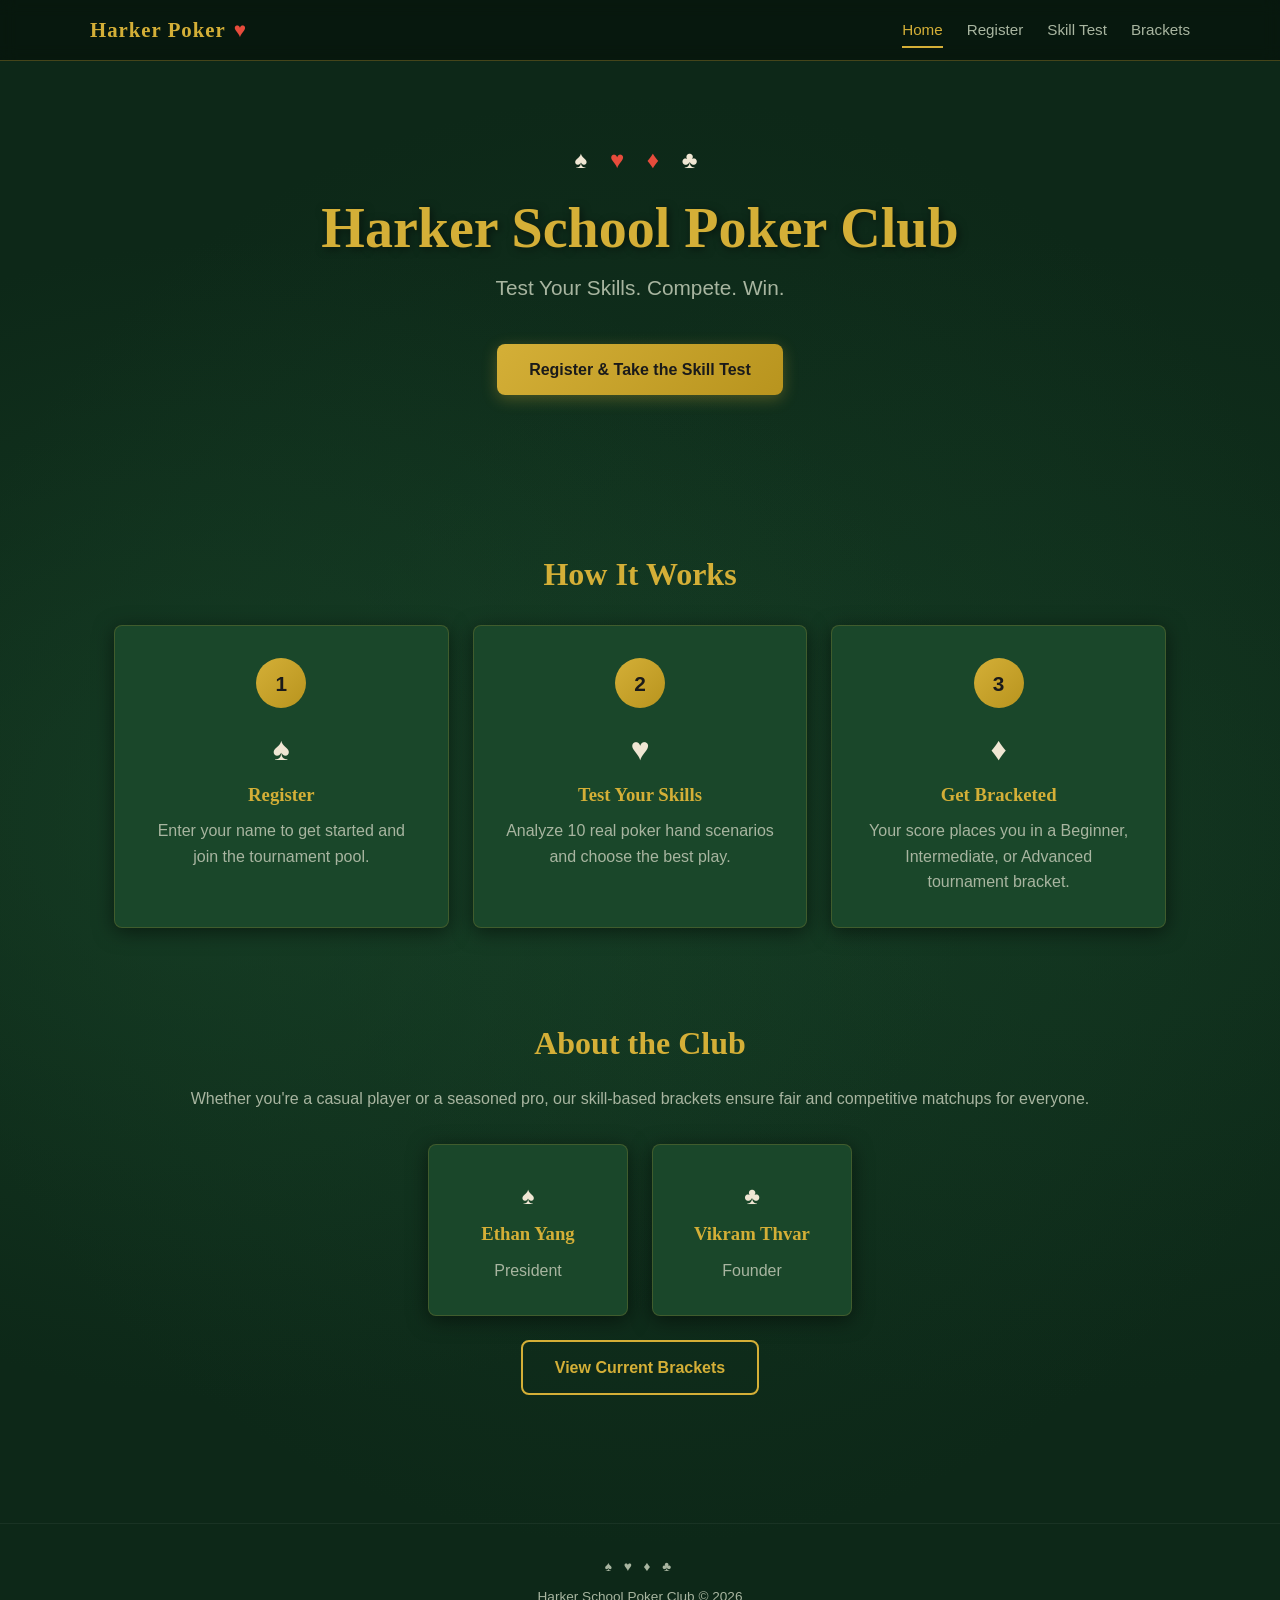
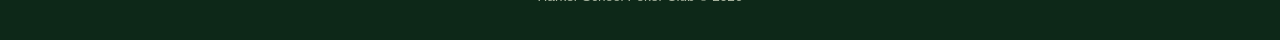
==== index.html @ f199fca2 "Rename to Harker School Poker Club and add leadership - Updated club name to "Harker School Poker Cl" ====
<!DOCTYPE html>
<html lang="en">
<head>
  <meta charset="UTF-8">
  <meta name="viewport" content="width=device-width, initial-scale=1.0">
  <title>Harker School Poker Club</title>
  <link rel="stylesheet" href="css/styles.css">
</head>
<body>

  <nav class="navbar">
    <div class="navbar-inner">
      <div class="navbar-brand">Harker Poker <span class="suit">&hearts;</span></div>
      <ul class="navbar-links">
        <li><a href="index.html">Home</a></li>
        <li><a href="register.html">Register</a></li>
        <li><a href="skill-test.html">Skill Test</a></li>
        <li><a href="brackets.html">Brackets</a></li>
      </ul>
      <div class="navbar-player"></div>
    </div>
  </nav>

  <section class="hero">
    <div class="suits-decoration">
      <span class="suit-black">&spades;</span>
      <span class="suit-red">&hearts;</span>
      <span class="suit-red">&diams;</span>
      <span class="suit-black">&clubs;</span>
    </div>
    <h1>Harker School Poker Club</h1>
    <p class="tagline">Test Your Skills. Compete. Win.</p>
    <a href="register.html" class="btn btn-primary">Register &amp; Take the Skill Test</a>
  </section>

  <div class="container">
    <section class="how-it-works">
      <h2>How It Works</h2>
      <div class="steps-grid">
        <div class="card step-card">
          <div class="step-number">1</div>
          <div class="step-icon">&spades;</div>
          <h3>Register</h3>
          <p>Enter your name to get started and join the tournament pool.</p>
        </div>
        <div class="card step-card">
          <div class="step-number">2</div>
          <div class="step-icon">&hearts;</div>
          <h3>Test Your Skills</h3>
          <p>Analyze 10 real poker hand scenarios and choose the best play.</p>
        </div>
        <div class="card step-card">
          <div class="step-number">3</div>
          <div class="step-icon">&diams;</div>
          <h3>Get Bracketed</h3>
          <p>Your score places you in a Beginner, Intermediate, or Advanced tournament bracket.</p>
        </div>
      </div>
    </section>

    <section class="section">
      <h2>About the Club</h2>
      <p class="section-subtitle">Whether you're a casual player or a seasoned pro, our skill-based brackets ensure fair and competitive matchups for everyone.</p>
      <div style="display:flex; justify-content:center; gap:1.5rem; flex-wrap:wrap; margin-top:1.5rem;">
        <div class="card" style="text-align:center; min-width:200px;">
          <div style="font-size:1.5rem; margin-bottom:0.5rem;">&spades;</div>
          <h3>Ethan Yang</h3>
          <p>President</p>
        </div>
        <div class="card" style="text-align:center; min-width:200px;">
          <div style="font-size:1.5rem; margin-bottom:0.5rem;">&clubs;</div>
          <h3>Vikram Thvar</h3>
          <p>Founder</p>
        </div>
      </div>
      <div style="text-align: center; margin-top: 1.5rem;">
        <a href="brackets.html" class="btn btn-secondary">View Current Brackets</a>
      </div>
    </section>
  </div>

  <footer class="footer">
    <div class="suits">&spades; &hearts; &diams; &clubs;</div>
    <p>Harker School Poker Club &copy; 2026</p>
  </footer>

  <script src="js/storage.js"></script>
  <script src="js/nav.js"></script>
</body>
</html>
---- css/styles.css ----
/* ===== CSS Variables ===== */
:root {
  --bg-primary: #0d2818;
  --bg-secondary: #1a472a;
  --bg-card: #1e5233;
  --gold: #d4af37;
  --gold-light: #f0d060;
  --red: #c0392b;
  --red-suit: #e74c3c;
  --text-primary: #f0e6d3;
  --text-secondary: #a8b5a0;
  --card-white: #fafafa;
  --shadow: rgba(0, 0, 0, 0.5);
  --radius: 8px;
  --max-width: 1100px;
}

/* ===== Reset ===== */
*, *::before, *::after {
  box-sizing: border-box;
  margin: 0;
  padding: 0;
}

/* ===== Base ===== */
body {
  font-family: -apple-system, BlinkMacSystemFont, "Segoe UI", Roboto, sans-serif;
  background-color: var(--bg-primary);
  background-image:
    radial-gradient(ellipse at 20% 50%, rgba(26, 71, 42, 0.6) 0%, transparent 50%),
    radial-gradient(ellipse at 80% 50%, rgba(26, 71, 42, 0.4) 0%, transparent 50%),
    radial-gradient(circle at 50% 50%, rgba(30, 82, 51, 0.3) 0%, transparent 70%);
  color: var(--text-primary);
  line-height: 1.6;
  min-height: 100vh;
}

h1, h2, h3, h4 {
  font-family: Georgia, "Times New Roman", serif;
  color: var(--gold);
  line-height: 1.2;
}

a {
  color: var(--gold);
  text-decoration: none;
  transition: color 0.2s;
}

a:hover {
  color: var(--gold-light);
}

/* ===== Navigation ===== */
.navbar {
  background: rgba(0, 0, 0, 0.4);
  backdrop-filter: blur(8px);
  border-bottom: 1px solid rgba(212, 175, 55, 0.3);
  padding: 0 1.5rem;
  position: sticky;
  top: 0;
  z-index: 100;
}

.navbar-inner {
  max-width: var(--max-width);
  margin: 0 auto;
  display: flex;
  align-items: center;
  justify-content: space-between;
  height: 60px;
}

.navbar-brand {
  font-family: Georgia, serif;
  font-size: 1.3rem;
  color: var(--gold);
  font-weight: bold;
  letter-spacing: 1px;
}

.navbar-brand .suit {
  color: var(--red-suit);
  margin: 0 2px;
}

.navbar-links {
  display: flex;
  gap: 1.5rem;
  list-style: none;
}

.navbar-links a {
  color: var(--text-secondary);
  font-size: 0.95rem;
  padding: 0.5rem 0;
  border-bottom: 2px solid transparent;
  transition: color 0.2s, border-color 0.2s;
}

.navbar-links a:hover,
.navbar-links a.active {
  color: var(--gold);
  border-bottom-color: var(--gold);
}

.navbar-player {
  font-size: 0.85rem;
  color: var(--text-secondary);
}

.navbar-player strong {
  color: var(--gold);
}

/* ===== Container ===== */
.container {
  max-width: var(--max-width);
  margin: 0 auto;
  padding: 2rem 1.5rem;
}

/* ===== Hero ===== */
.hero {
  text-align: center;
  padding: 5rem 1.5rem;
}

.hero h1 {
  font-size: 3.5rem;
  margin-bottom: 0.5rem;
  text-shadow: 2px 2px 8px rgba(0, 0, 0, 0.5);
}

.hero .suits-decoration {
  font-size: 1.5rem;
  margin-bottom: 1rem;
  letter-spacing: 8px;
}

.hero .suit-black { color: var(--text-primary); }
.hero .suit-red { color: var(--red-suit); }

.hero .tagline {
  font-size: 1.3rem;
  color: var(--text-secondary);
  margin-bottom: 2.5rem;
}

/* ===== Buttons ===== */
.btn {
  display: inline-block;
  padding: 0.8rem 2rem;
  border: none;
  border-radius: var(--radius);
  font-size: 1rem;
  font-weight: 600;
  cursor: pointer;
  transition: all 0.2s;
  text-align: center;
}

.btn-primary {
  background: linear-gradient(135deg, var(--gold), #b8941e);
  color: #1a1a1a;
  box-shadow: 0 4px 15px rgba(212, 175, 55, 0.3);
}

.btn-primary:hover {
  background: linear-gradient(135deg, var(--gold-light), var(--gold));
  box-shadow: 0 4px 20px rgba(212, 175, 55, 0.5);
  transform: translateY(-1px);
  color: #1a1a1a;
}

.btn-secondary {
  background: transparent;
  color: var(--gold);
  border: 2px solid var(--gold);
}

.btn-secondary:hover {
  background: rgba(212, 175, 55, 0.1);
}

.btn-danger {
  background: var(--red);
  color: white;
}

.btn-danger:hover {
  background: #a93226;
}

.btn:disabled {
  opacity: 0.5;
  cursor: not-allowed;
  transform: none;
}

/* ===== Cards ===== */
.card {
  background: var(--bg-secondary);
  border: 1px solid rgba(212, 175, 55, 0.2);
  border-radius: var(--radius);
  padding: 2rem;
  box-shadow: 0 4px 20px var(--shadow);
  transition: transform 0.2s, box-shadow 0.2s;
}

.card:hover {
  transform: translateY(-2px);
  box-shadow: 0 6px 25px var(--shadow);
}

.card h3 {
  margin-bottom: 0.75rem;
}

.card p {
  color: var(--text-secondary);
}

/* ===== How It Works Grid ===== */
.how-it-works {
  padding: 3rem 0;
}

.how-it-works h2 {
  text-align: center;
  font-size: 2rem;
  margin-bottom: 2rem;
}

.steps-grid {
  display: grid;
  grid-template-columns: repeat(3, 1fr);
  gap: 1.5rem;
}

.step-card {
  text-align: center;
  position: relative;
}

.step-number {
  display: inline-flex;
  align-items: center;
  justify-content: center;
  width: 50px;
  height: 50px;
  border-radius: 50%;
  background: linear-gradient(135deg, var(--gold), #b8941e);
  color: #1a1a1a;
  font-size: 1.3rem;
  font-weight: bold;
  margin-bottom: 1rem;
}

.step-icon {
  font-size: 2rem;
  margin-bottom: 0.5rem;
}

/* ===== Section ===== */
.section {
  padding: 3rem 0;
}

.section h2 {
  text-align: center;
  font-size: 2rem;
  margin-bottom: 1.5rem;
}

.section-subtitle {
  text-align: center;
  color: var(--text-secondary);
  margin-bottom: 2rem;
}

/* ===== Forms ===== */
.form-group {
  margin-bottom: 1.5rem;
}

.form-group label {
  display: block;
  margin-bottom: 0.5rem;
  color: var(--gold);
  font-weight: 600;
}

.form-input {
  width: 100%;
  padding: 0.8rem 1rem;
  background: rgba(0, 0, 0, 0.3);
  border: 2px solid rgba(212, 175, 55, 0.3);
  border-radius: var(--radius);
  color: var(--text-primary);
  font-size: 1rem;
  transition: border-color 0.2s;
}

.form-input:focus {
  outline: none;
  border-color: var(--gold);
}

.form-input::placeholder {
  color: var(--text-secondary);
}

.form-error {
  color: var(--red-suit);
  font-size: 0.85rem;
  margin-top: 0.3rem;
  display: none;
}

.form-error.visible {
  display: block;
}

/* ===== Register Card ===== */
.register-wrapper {
  max-width: 500px;
  margin: 3rem auto;
}

/* ===== Skill Test ===== */
.progress-bar-container {
  background: rgba(0, 0, 0, 0.3);
  border-radius: 20px;
  height: 12px;
  margin-bottom: 0.5rem;
  overflow: hidden;
}

.progress-bar {
  height: 100%;
  background: linear-gradient(90deg, var(--gold), var(--gold-light));
  border-radius: 20px;
  transition: width 0.4s ease;
}

.progress-text {
  text-align: center;
  font-size: 0.9rem;
  color: var(--text-secondary);
  margin-bottom: 2rem;
}

.scenario-card {
  max-width: 700px;
  margin: 0 auto;
}

.scenario-header {
  display: flex;
  align-items: center;
  gap: 0.75rem;
  margin-bottom: 1.5rem;
}

.scenario-badge {
  background: var(--gold);
  color: #1a1a1a;
  font-size: 0.8rem;
  font-weight: bold;
  padding: 0.3rem 0.8rem;
  border-radius: 20px;
  white-space: nowrap;
}

.scenario-title {
  font-size: 1.2rem;
  color: var(--gold);
}

.scenario-situation {
  background: rgba(0, 0, 0, 0.25);
  border-left: 3px solid var(--gold);
  padding: 1rem 1.25rem;
  margin-bottom: 1.5rem;
  border-radius: 0 var(--radius) var(--radius) 0;
  line-height: 1.7;
}

.hand-info {
  display: flex;
  gap: 1.5rem;
  flex-wrap: wrap;
  margin-bottom: 1.5rem;
}

.hand-info-item {
  background: rgba(0, 0, 0, 0.2);
  padding: 0.5rem 1rem;
  border-radius: var(--radius);
  font-size: 0.9rem;
}

.hand-info-item strong {
  color: var(--gold);
  display: block;
  font-size: 0.75rem;
  text-transform: uppercase;
  letter-spacing: 1px;
  margin-bottom: 0.2rem;
}

.hand-info-item .cards {
  font-size: 1.1rem;
  letter-spacing: 2px;
}

.options-list {
  display: flex;
  flex-direction: column;
  gap: 0.75rem;
  margin-bottom: 1.5rem;
}

.option-btn {
  display: block;
  width: 100%;
  text-align: left;
  padding: 1rem 1.25rem;
  background: rgba(0, 0, 0, 0.2);
  border: 2px solid rgba(255, 255, 255, 0.1);
  border-radius: var(--radius);
  color: var(--text-primary);
  font-size: 0.95rem;
  cursor: pointer;
  transition: all 0.2s;
}

.option-btn:hover:not(.selected):not(.correct):not(.wrong):not(.missed) {
  border-color: var(--gold);
  background: rgba(212, 175, 55, 0.1);
}

.option-btn.selected {
  border-color: var(--gold);
  background: rgba(212, 175, 55, 0.15);
}

.option-btn.correct {
  border-color: #27ae60;
  background: rgba(39, 174, 96, 0.15);
}

.option-btn.wrong {
  border-color: var(--red-suit);
  background: rgba(231, 76, 60, 0.15);
}

.option-btn.missed {
  border-color: rgba(39, 174, 96, 0.4);
  background: rgba(39, 174, 96, 0.05);
}

.option-label {
  font-weight: 600;
  color: var(--gold);
  margin-right: 0.5rem;
}

.explanation-box {
  background: rgba(0, 0, 0, 0.3);
  border: 1px solid rgba(212, 175, 55, 0.3);
  border-radius: var(--radius);
  padding: 1rem 1.25rem;
  margin-bottom: 1.5rem;
  display: none;
}

.explanation-box.visible {
  display: block;
}

.explanation-box h4 {
  font-size: 0.9rem;
  margin-bottom: 0.5rem;
}

.explanation-box p {
  color: var(--text-secondary);
  font-size: 0.9rem;
}

.points-earned {
  display: inline-block;
  padding: 0.2rem 0.6rem;
  border-radius: 12px;
  font-size: 0.8rem;
  font-weight: bold;
  margin-left: 0.5rem;
}

.points-earned.high { background: rgba(39, 174, 96, 0.3); color: #2ecc71; }
.points-earned.mid { background: rgba(241, 196, 15, 0.3); color: #f1c40f; }
.points-earned.low { background: rgba(231, 76, 60, 0.3); color: #e74c3c; }

.scenario-actions {
  text-align: center;
}

/* ===== Results ===== */
.results-card {
  max-width: 500px;
  margin: 2rem auto;
  text-align: center;
}

.results-card h2 {
  margin-bottom: 1rem;
}

.score-display {
  font-size: 3rem;
  font-weight: bold;
  color: var(--gold);
  margin-bottom: 0.5rem;
}

.score-display span {
  font-size: 1.5rem;
  color: var(--text-secondary);
}

.bracket-result {
  font-size: 1.5rem;
  font-family: Georgia, serif;
  margin: 1rem 0 2rem;
  padding: 0.75rem 1.5rem;
  border-radius: var(--radius);
  display: inline-block;
}

.bracket-result.beginner {
  background: rgba(52, 152, 219, 0.2);
  color: #5dade2;
  border: 2px solid rgba(52, 152, 219, 0.4);
}

.bracket-result.intermediate {
  background: rgba(241, 196, 15, 0.2);
  color: #f1c40f;
  border: 2px solid rgba(241, 196, 15, 0.4);
}

.bracket-result.advanced {
  background: rgba(231, 76, 60, 0.2);
  color: #e74c3c;
  border: 2px solid rgba(231, 76, 60, 0.4);
}

.results-actions {
  display: flex;
  gap: 1rem;
  justify-content: center;
  flex-wrap: wrap;
}

/* ===== Brackets Page ===== */
.brackets-grid {
  display: grid;
  grid-template-columns: repeat(3, 1fr);
  gap: 1.5rem;
  margin-top: 2rem;
}

.bracket-column {
  background: var(--bg-secondary);
  border: 1px solid rgba(212, 175, 55, 0.2);
  border-radius: var(--radius);
  padding: 1.5rem;
  min-height: 300px;
}

.bracket-column h3 {
  text-align: center;
  margin-bottom: 0.5rem;
  font-size: 1.3rem;
}

.bracket-column.beginner h3 { color: #5dade2; }
.bracket-column.intermediate h3 { color: #f1c40f; }
.bracket-column.advanced h3 { color: #e74c3c; }

.bracket-count {
  text-align: center;
  font-size: 0.85rem;
  color: var(--text-secondary);
  margin-bottom: 1.5rem;
}

.bracket-empty {
  text-align: center;
  color: var(--text-secondary);
  font-style: italic;
  padding: 2rem 0;
}

/* Bracket matchups */
.bracket-round {
  margin-bottom: 1.5rem;
}

.round-label {
  font-size: 0.75rem;
  text-transform: uppercase;
  letter-spacing: 1px;
  color: var(--text-secondary);
  text-align: center;
  margin-bottom: 0.75rem;
}

.matchup {
  background: rgba(0, 0, 0, 0.2);
  border: 1px solid rgba(255, 255, 255, 0.1);
  border-radius: var(--radius);
  margin-bottom: 0.5rem;
  overflow: hidden;
}

.matchup-player {
  padding: 0.5rem 0.75rem;
  font-size: 0.85rem;
  display: flex;
  justify-content: space-between;
  align-items: center;
}

.matchup-player:first-child {
  border-bottom: 1px solid rgba(255, 255, 255, 0.05);
}

.matchup-player .seed {
  color: var(--text-secondary);
  font-size: 0.75rem;
  margin-right: 0.5rem;
}

.matchup-player .name {
  flex: 1;
}

.matchup-player .score {
  color: var(--gold);
  font-size: 0.8rem;
}

.matchup-player.bye {
  color: var(--text-secondary);
  font-style: italic;
}

/* Player list (when not enough for brackets) */
.player-list {
  list-style: none;
}

.player-list li {
  padding: 0.6rem 0.75rem;
  display: flex;
  justify-content: space-between;
  border-bottom: 1px solid rgba(255, 255, 255, 0.05);
  font-size: 0.9rem;
}

.player-list li:last-child {
  border-bottom: none;
}

.player-list .player-score {
  color: var(--gold);
  font-size: 0.85rem;
}

/* Admin section */
.admin-section {
  margin-top: 3rem;
  padding-top: 2rem;
  border-top: 1px solid rgba(255, 255, 255, 0.1);
  text-align: center;
}

.admin-section p {
  color: var(--text-secondary);
  font-size: 0.85rem;
  margin-bottom: 1rem;
}

/* ===== Footer ===== */
.footer {
  text-align: center;
  padding: 2rem 1.5rem;
  color: var(--text-secondary);
  font-size: 0.85rem;
  border-top: 1px solid rgba(255, 255, 255, 0.05);
  margin-top: 3rem;
}

.footer .suits {
  letter-spacing: 4px;
  margin-bottom: 0.5rem;
}

/* ===== Responsive ===== */
@media (max-width: 768px) {
  .hero h1 {
    font-size: 2.5rem;
  }

  .steps-grid {
    grid-template-columns: 1fr;
    gap: 1rem;
  }

  .brackets-grid {
    grid-template-columns: 1fr;
  }

  .navbar-links {
    gap: 1rem;
  }

  .navbar-links a {
    font-size: 0.85rem;
  }

  .hand-info {
    flex-direction: column;
    gap: 0.75rem;
  }
}

@media (max-width: 480px) {
  .hero h1 {
    font-size: 2rem;
  }

  .hero .tagline {
    font-size: 1.1rem;
  }

  .navbar-inner {
    flex-wrap: wrap;
    height: auto;
    padding: 0.75rem 0;
    gap: 0.5rem;
  }

  .navbar-links {
    gap: 0.75rem;
  }

  .container {
    padding: 1.5rem 1rem;
  }
}
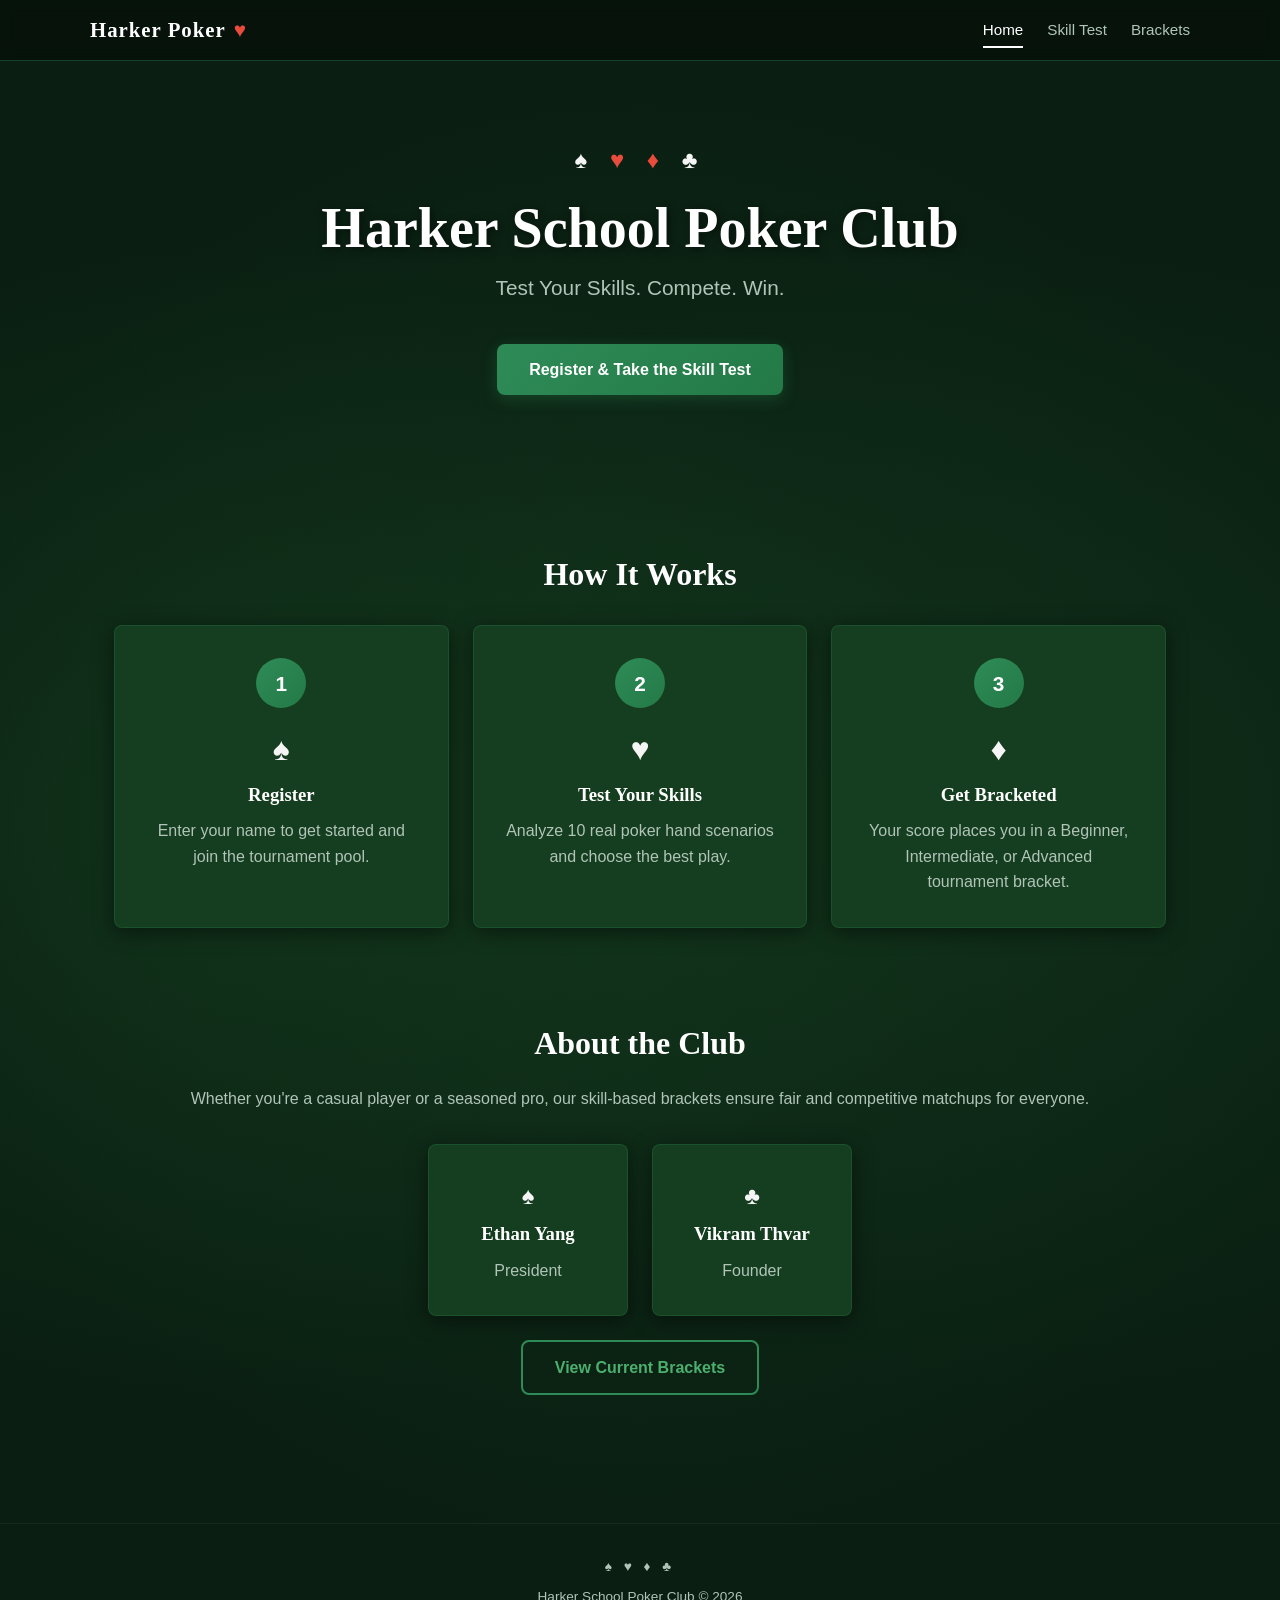
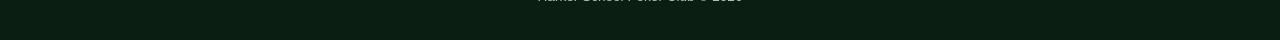
==== commit a5bcaab5: "Remove redundant Register tab from navbar Co-Authored-By: Claude Opus 4.6 <noreply@anthropic.com>" ====
--- a/index.html
+++ b/index.html
@@ -13,7 +13,6 @@
       <div class="navbar-brand">Harker Poker <span class="suit">&hearts;</span></div>
       <ul class="navbar-links">
         <li><a href="index.html">Home</a></li>
-        <li><a href="register.html">Register</a></li>
         <li><a href="skill-test.html">Skill Test</a></li>
         <li><a href="brackets.html">Brackets</a></li>
       </ul>
--- a/css/styles.css
+++ b/css/styles.css
@@ -1,14 +1,16 @@
-/* ===== CSS Variables ===== */
+/* ===== CSS Variables (Harker School Theme) ===== */
 :root {
-  --bg-primary: #0d2818;
-  --bg-secondary: #1a472a;
-  --bg-card: #1e5233;
-  --gold: #d4af37;
-  --gold-light: #f0d060;
+  --bg-primary: #0a1f12;
+  --bg-secondary: #153d1f;
+  --bg-card: #1b4d28;
+  --gold: #ffffff;
+  --gold-light: #d4e8da;
+  --accent: #2e8b57;
+  --accent-light: #4caf6e;
   --red: #c0392b;
   --red-suit: #e74c3c;
-  --text-primary: #f0e6d3;
-  --text-secondary: #a8b5a0;
+  --text-primary: #f5f5f5;
+  --text-secondary: #b0c4b8;
   --card-white: #fafafa;
   --shadow: rgba(0, 0, 0, 0.5);
   --radius: 8px;
@@ -27,9 +29,9 @@
   font-family: -apple-system, BlinkMacSystemFont, "Segoe UI", Roboto, sans-serif;
   background-color: var(--bg-primary);
   background-image:
-    radial-gradient(ellipse at 20% 50%, rgba(26, 71, 42, 0.6) 0%, transparent 50%),
-    radial-gradient(ellipse at 80% 50%, rgba(26, 71, 42, 0.4) 0%, transparent 50%),
-    radial-gradient(circle at 50% 50%, rgba(30, 82, 51, 0.3) 0%, transparent 70%);
+    radial-gradient(ellipse at 20% 50%, rgba(21, 61, 31, 0.6) 0%, transparent 50%),
+    radial-gradient(ellipse at 80% 50%, rgba(21, 61, 31, 0.4) 0%, transparent 50%),
+    radial-gradient(circle at 50% 50%, rgba(27, 77, 40, 0.3) 0%, transparent 70%);
   color: var(--text-primary);
   line-height: 1.6;
   min-height: 100vh;
@@ -55,7 +57,7 @@
 .navbar {
   background: rgba(0, 0, 0, 0.4);
   backdrop-filter: blur(8px);
-  border-bottom: 1px solid rgba(212, 175, 55, 0.3);
+  border-bottom: 1px solid rgba(46, 139, 87, 0.4);
   padding: 0 1.5rem;
   position: sticky;
   top: 0;
@@ -161,26 +163,43 @@
 }
 
 .btn-primary {
-  background: linear-gradient(135deg, var(--gold), #b8941e);
-  color: #1a1a1a;
-  box-shadow: 0 4px 15px rgba(212, 175, 55, 0.3);
+  background: linear-gradient(135deg, var(--accent), #237a47);
+  color: #ffffff;
+  box-shadow: 0 4px 15px rgba(46, 139, 87, 0.3);
 }
 
 .btn-primary:hover {
-  background: linear-gradient(135deg, var(--gold-light), var(--gold));
-  box-shadow: 0 4px 20px rgba(212, 175, 55, 0.5);
+  background: linear-gradient(135deg, var(--accent-light), var(--accent));
+  box-shadow: 0 4px 20px rgba(46, 139, 87, 0.5);
   transform: translateY(-1px);
-  color: #1a1a1a;
+  color: #ffffff;
 }
 
 .btn-secondary {
   background: transparent;
-  color: var(--gold);
-  border: 2px solid var(--gold);
+  color: var(--accent-light);
+  border: 2px solid var(--accent);
 }
 
 .btn-secondary:hover {
-  background: rgba(212, 175, 55, 0.1);
+  background: rgba(46, 139, 87, 0.15);
+}
+
+.btn-submit {
+  background: linear-gradient(135deg, #e6a817, #c4900a);
+  color: #ffffff;
+  box-shadow: 0 4px 15px rgba(230, 168, 23, 0.3);
+}
+
+.btn-submit:hover:not(:disabled) {
+  background: linear-gradient(135deg, #f0b828, #e6a817);
+  box-shadow: 0 4px 20px rgba(230, 168, 23, 0.5);
+  transform: translateY(-1px);
+}
+
+.btn-submit:disabled {
+  opacity: 0.4;
+  cursor: not-allowed;
 }
 
 .btn-danger {
@@ -201,7 +220,7 @@
 /* ===== Cards ===== */
 .card {
   background: var(--bg-secondary);
-  border: 1px solid rgba(212, 175, 55, 0.2);
+  border: 1px solid rgba(46, 139, 87, 0.25);
   border-radius: var(--radius);
   padding: 2rem;
   box-shadow: 0 4px 20px var(--shadow);
@@ -250,8 +269,8 @@
   width: 50px;
   height: 50px;
   border-radius: 50%;
-  background: linear-gradient(135deg, var(--gold), #b8941e);
-  color: #1a1a1a;
+  background: linear-gradient(135deg, var(--accent), #237a47);
+  color: #ffffff;
   font-size: 1.3rem;
   font-weight: bold;
   margin-bottom: 1rem;
@@ -287,7 +306,7 @@
 .form-group label {
   display: block;
   margin-bottom: 0.5rem;
-  color: var(--gold);
+  color: var(--accent-light);
   font-weight: 600;
 }
 
@@ -295,7 +314,7 @@
   width: 100%;
   padding: 0.8rem 1rem;
   background: rgba(0, 0, 0, 0.3);
-  border: 2px solid rgba(212, 175, 55, 0.3);
+  border: 2px solid rgba(46, 139, 87, 0.3);
   border-radius: var(--radius);
   color: var(--text-primary);
   font-size: 1rem;
@@ -304,7 +323,7 @@
 
 .form-input:focus {
   outline: none;
-  border-color: var(--gold);
+  border-color: var(--accent-light);
 }
 
 .form-input::placeholder {
@@ -339,7 +358,7 @@
 
 .progress-bar {
   height: 100%;
-  background: linear-gradient(90deg, var(--gold), var(--gold-light));
+  background: linear-gradient(90deg, var(--accent), var(--accent-light));
   border-radius: 20px;
   transition: width 0.4s ease;
 }
@@ -364,8 +383,8 @@
 }
 
 .scenario-badge {
-  background: var(--gold);
-  color: #1a1a1a;
+  background: var(--accent);
+  color: #ffffff;
   font-size: 0.8rem;
   font-weight: bold;
   padding: 0.3rem 0.8rem;
@@ -375,12 +394,12 @@
 
 .scenario-title {
   font-size: 1.2rem;
-  color: var(--gold);
+  color: var(--accent-light);
 }
 
 .scenario-situation {
   background: rgba(0, 0, 0, 0.25);
-  border-left: 3px solid var(--gold);
+  border-left: 3px solid var(--accent);
   padding: 1rem 1.25rem;
   margin-bottom: 1.5rem;
   border-radius: 0 var(--radius) var(--radius) 0;
@@ -402,7 +421,7 @@
 }
 
 .hand-info-item strong {
-  color: var(--gold);
+  color: var(--accent-light);
   display: block;
   font-size: 0.75rem;
   text-transform: uppercase;
@@ -437,13 +456,13 @@
 }
 
 .option-btn:hover:not(.selected):not(.correct):not(.wrong):not(.missed) {
-  border-color: var(--gold);
-  background: rgba(212, 175, 55, 0.1);
+  border-color: var(--accent-light);
+  background: rgba(46, 139, 87, 0.1);
 }
 
 .option-btn.selected {
-  border-color: var(--gold);
-  background: rgba(212, 175, 55, 0.15);
+  border-color: var(--accent-light);
+  background: rgba(46, 139, 87, 0.15);
 }
 
 .option-btn.correct {
@@ -463,13 +482,13 @@
 
 .option-label {
   font-weight: 600;
-  color: var(--gold);
+  color: var(--accent-light);
   margin-right: 0.5rem;
 }
 
 .explanation-box {
   background: rgba(0, 0, 0, 0.3);
-  border: 1px solid rgba(212, 175, 55, 0.3);
+  border: 1px solid rgba(46, 139, 87, 0.3);
   border-radius: var(--radius);
   padding: 1rem 1.25rem;
   margin-bottom: 1.5rem;
@@ -521,7 +540,7 @@
 .score-display {
   font-size: 3rem;
   font-weight: bold;
-  color: var(--gold);
+  color: var(--accent-light);
   margin-bottom: 0.5rem;
 }
 
@@ -539,22 +558,28 @@
   display: inline-block;
 }
 
-.bracket-result.beginner {
-  background: rgba(52, 152, 219, 0.2);
-  color: #5dade2;
-  border: 2px solid rgba(52, 152, 219, 0.4);
-}
-
-.bracket-result.intermediate {
-  background: rgba(241, 196, 15, 0.2);
-  color: #f1c40f;
-  border: 2px solid rgba(241, 196, 15, 0.4);
-}
-
-.bracket-result.advanced {
-  background: rgba(231, 76, 60, 0.2);
-  color: #e74c3c;
-  border: 2px solid rgba(231, 76, 60, 0.4);
+.bracket-result.bronze {
+  background: rgba(205, 127, 50, 0.2);
+  color: #cd7f32;
+  border: 2px solid rgba(205, 127, 50, 0.4);
+}
+
+.bracket-result.silver {
+  background: rgba(192, 192, 192, 0.2);
+  color: #c0c0c0;
+  border: 2px solid rgba(192, 192, 192, 0.4);
+}
+
+.bracket-result.gold {
+  background: rgba(255, 215, 0, 0.2);
+  color: #ffd700;
+  border: 2px solid rgba(255, 215, 0, 0.4);
+}
+
+.bracket-result.platinum {
+  background: rgba(80, 200, 220, 0.2);
+  color: #50c8dc;
+  border: 2px solid rgba(80, 200, 220, 0.4);
 }
 
 .results-actions {
@@ -567,14 +592,14 @@
 /* ===== Brackets Page ===== */
 .brackets-grid {
   display: grid;
-  grid-template-columns: repeat(3, 1fr);
+  grid-template-columns: repeat(4, 1fr);
   gap: 1.5rem;
   margin-top: 2rem;
 }
 
 .bracket-column {
   background: var(--bg-secondary);
-  border: 1px solid rgba(212, 175, 55, 0.2);
+  border: 1px solid rgba(46, 139, 87, 0.25);
   border-radius: var(--radius);
   padding: 1.5rem;
   min-height: 300px;
@@ -586,9 +611,10 @@
   font-size: 1.3rem;
 }
 
-.bracket-column.beginner h3 { color: #5dade2; }
-.bracket-column.intermediate h3 { color: #f1c40f; }
-.bracket-column.advanced h3 { color: #e74c3c; }
+.bracket-column.bronze h3 { color: #cd7f32; }
+.bracket-column.silver h3 { color: #c0c0c0; }
+.bracket-column.gold h3 { color: #ffd700; }
+.bracket-column.platinum h3 { color: #50c8dc; }
 
 .bracket-count {
   text-align: center;
@@ -649,7 +675,7 @@
 }
 
 .matchup-player .score {
-  color: var(--gold);
+  color: var(--accent-light);
   font-size: 0.8rem;
 }
 
@@ -676,8 +702,40 @@
 }
 
 .player-list .player-score {
-  color: var(--gold);
+  color: var(--accent-light);
   font-size: 0.85rem;
+}
+
+/* Admin inline controls */
+.admin-move-select {
+  padding: 0.2rem 0.4rem;
+  background: rgba(0, 0, 0, 0.3);
+  border: 1px solid rgba(46, 139, 87, 0.4);
+  border-radius: 4px;
+  color: var(--text-primary);
+  font-size: 0.75rem;
+  cursor: pointer;
+}
+
+.admin-move-select:focus {
+  outline: none;
+  border-color: var(--accent-light);
+}
+
+.admin-remove-btn {
+  background: rgba(192, 57, 43, 0.3);
+  border: 1px solid rgba(192, 57, 43, 0.5);
+  border-radius: 4px;
+  color: var(--red-suit);
+  font-size: 1rem;
+  line-height: 1;
+  padding: 0.1rem 0.4rem;
+  cursor: pointer;
+  transition: background 0.2s;
+}
+
+.admin-remove-btn:hover {
+  background: rgba(192, 57, 43, 0.5);
 }
 
 /* Admin section */
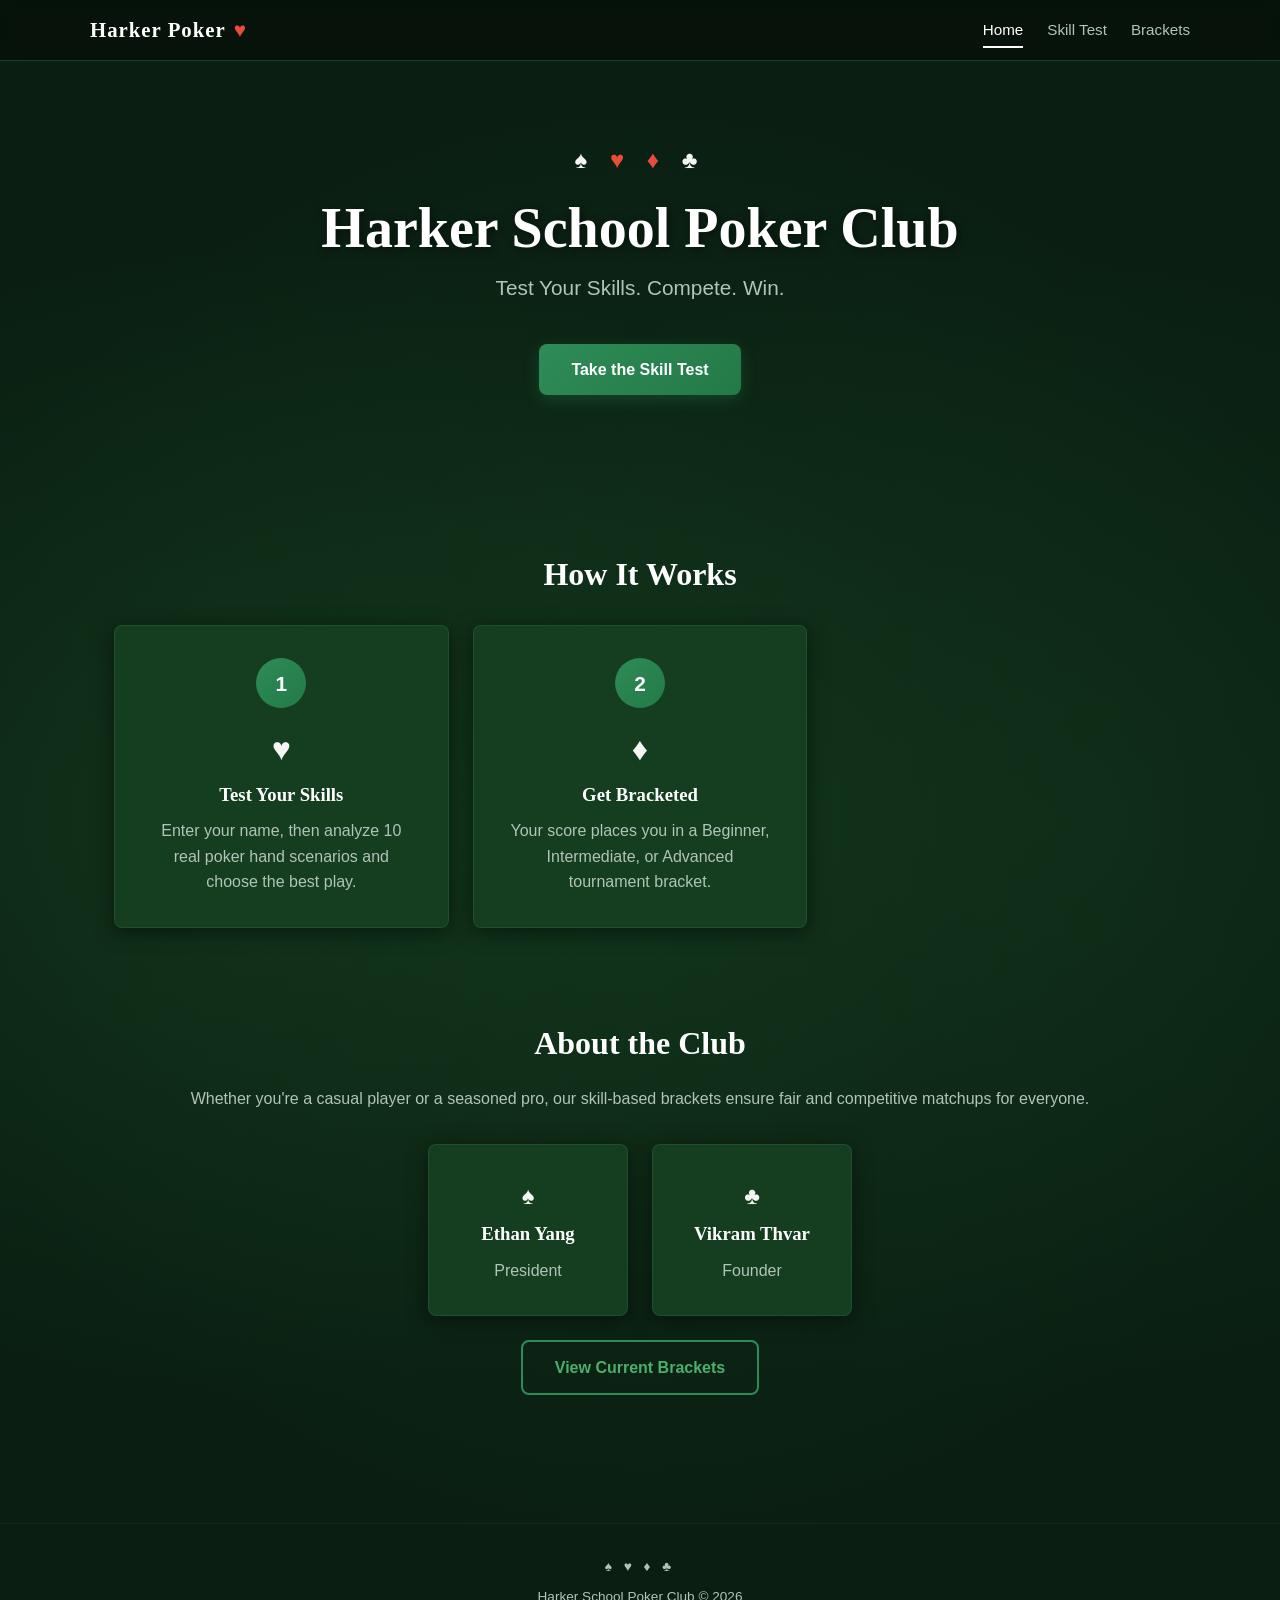
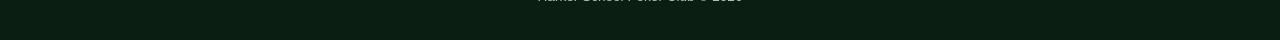
==== commit 513bbdbb: "Remove Register mentions from homepage Drop Register step card and rename CTA to 'Take the Skill Tes" ====
--- a/index.html
+++ b/index.html
@@ -29,7 +29,7 @@
     </div>
     <h1>Harker School Poker Club</h1>
     <p class="tagline">Test Your Skills. Compete. Win.</p>
-    <a href="register.html" class="btn btn-primary">Register &amp; Take the Skill Test</a>
+    <a href="register.html" class="btn btn-primary">Take the Skill Test</a>
   </section>
 
   <div class="container">
@@ -38,18 +38,12 @@
       <div class="steps-grid">
         <div class="card step-card">
           <div class="step-number">1</div>
-          <div class="step-icon">&spades;</div>
-          <h3>Register</h3>
-          <p>Enter your name to get started and join the tournament pool.</p>
+          <div class="step-icon">&hearts;</div>
+          <h3>Test Your Skills</h3>
+          <p>Enter your name, then analyze 10 real poker hand scenarios and choose the best play.</p>
         </div>
         <div class="card step-card">
           <div class="step-number">2</div>
-          <div class="step-icon">&hearts;</div>
-          <h3>Test Your Skills</h3>
-          <p>Analyze 10 real poker hand scenarios and choose the best play.</p>
-        </div>
-        <div class="card step-card">
-          <div class="step-number">3</div>
           <div class="step-icon">&diams;</div>
           <h3>Get Bracketed</h3>
           <p>Your score places you in a Beginner, Intermediate, or Advanced tournament bracket.</p>
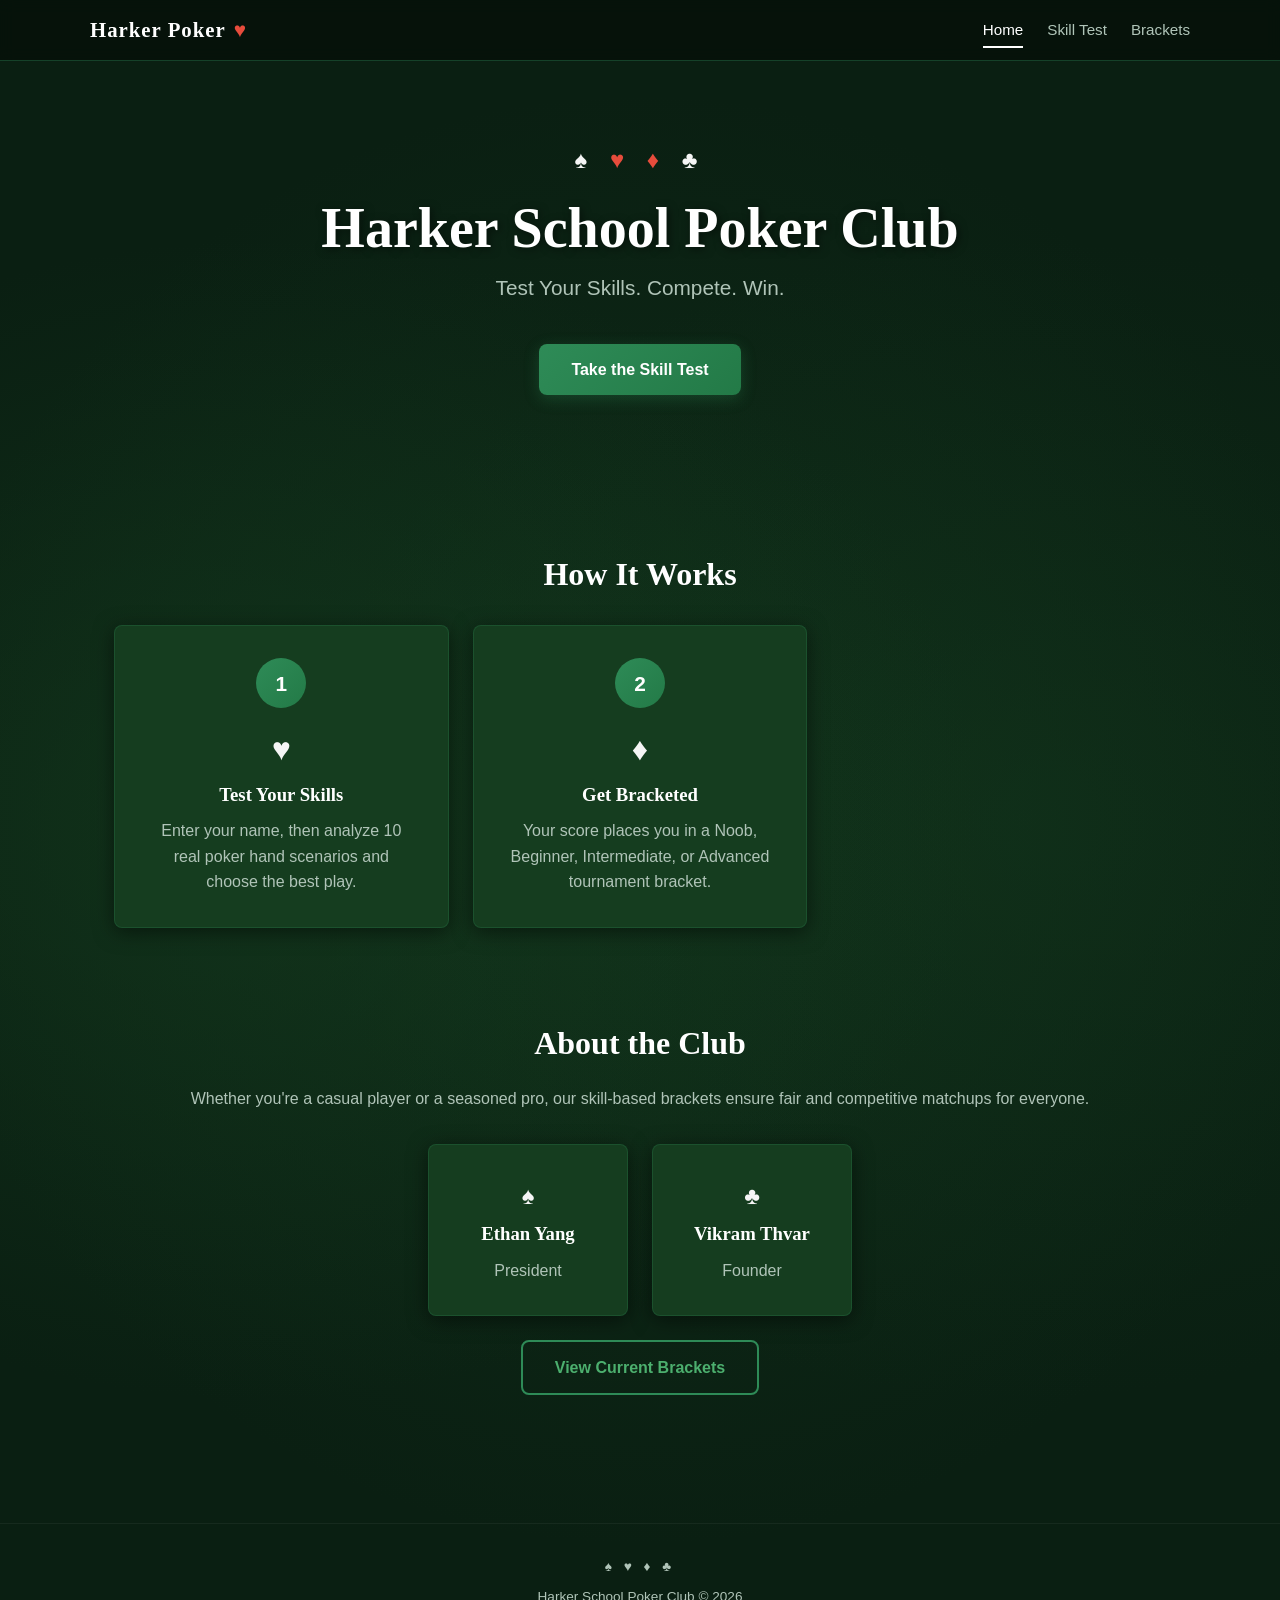
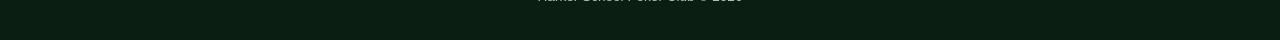
==== commit 2ca06fc7: "Add Noob tier to bracket description Co-Authored-By: Claude Opus 4.6 <noreply@anthropic.com>" ====
--- a/index.html
+++ b/index.html
@@ -46,7 +46,7 @@
           <div class="step-number">2</div>
           <div class="step-icon">&diams;</div>
           <h3>Get Bracketed</h3>
-          <p>Your score places you in a Beginner, Intermediate, or Advanced tournament bracket.</p>
+          <p>Your score places you in a Noob, Beginner, Intermediate, or Advanced tournament bracket.</p>
         </div>
       </div>
     </section>
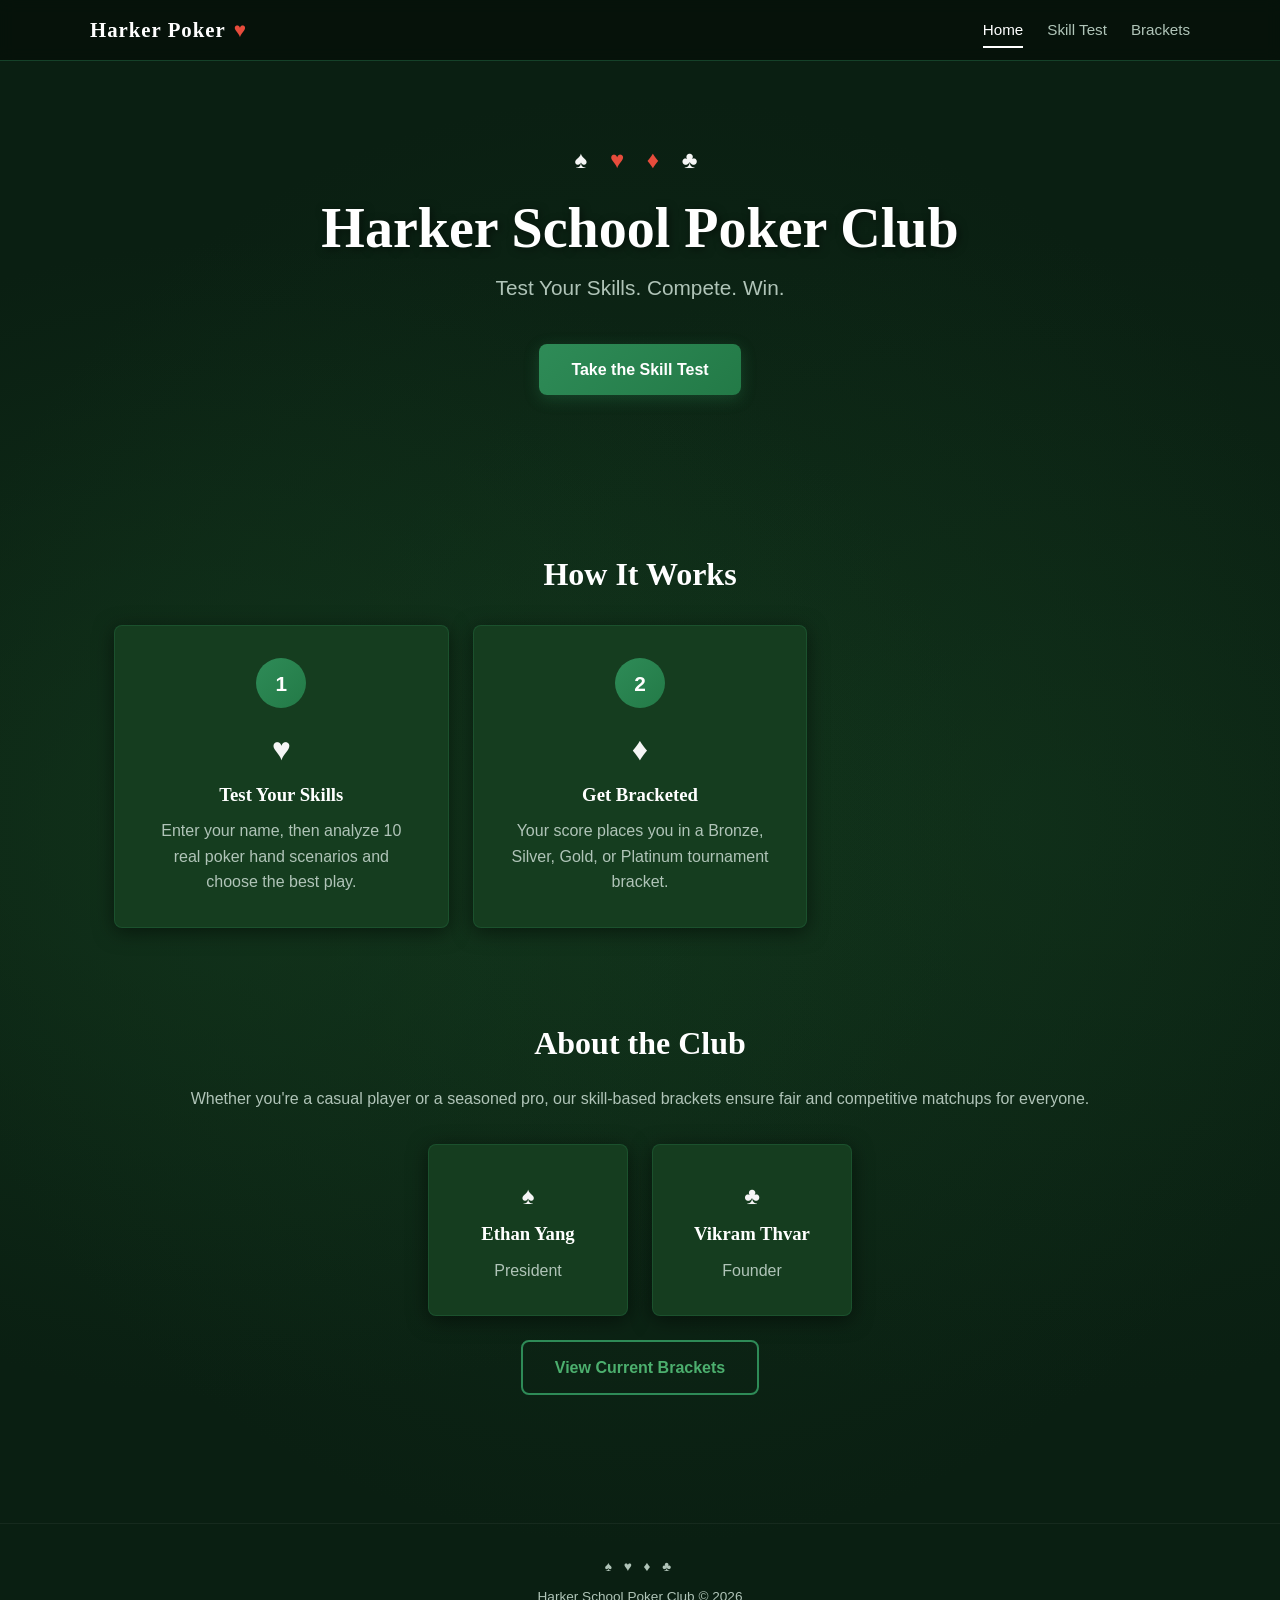
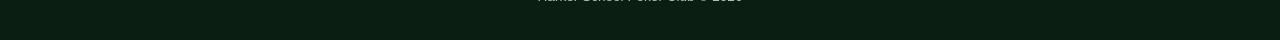
==== commit ea7d1a06: "Match bracket description to actual tiers Co-Authored-By: Claude Opus 4.6 <noreply@anthropic.com>" ====
--- a/index.html
+++ b/index.html
@@ -46,7 +46,7 @@
           <div class="step-number">2</div>
           <div class="step-icon">&diams;</div>
           <h3>Get Bracketed</h3>
-          <p>Your score places you in a Noob, Beginner, Intermediate, or Advanced tournament bracket.</p>
+          <p>Your score places you in a Bronze, Silver, Gold, or Platinum tournament bracket.</p>
         </div>
       </div>
     </section>
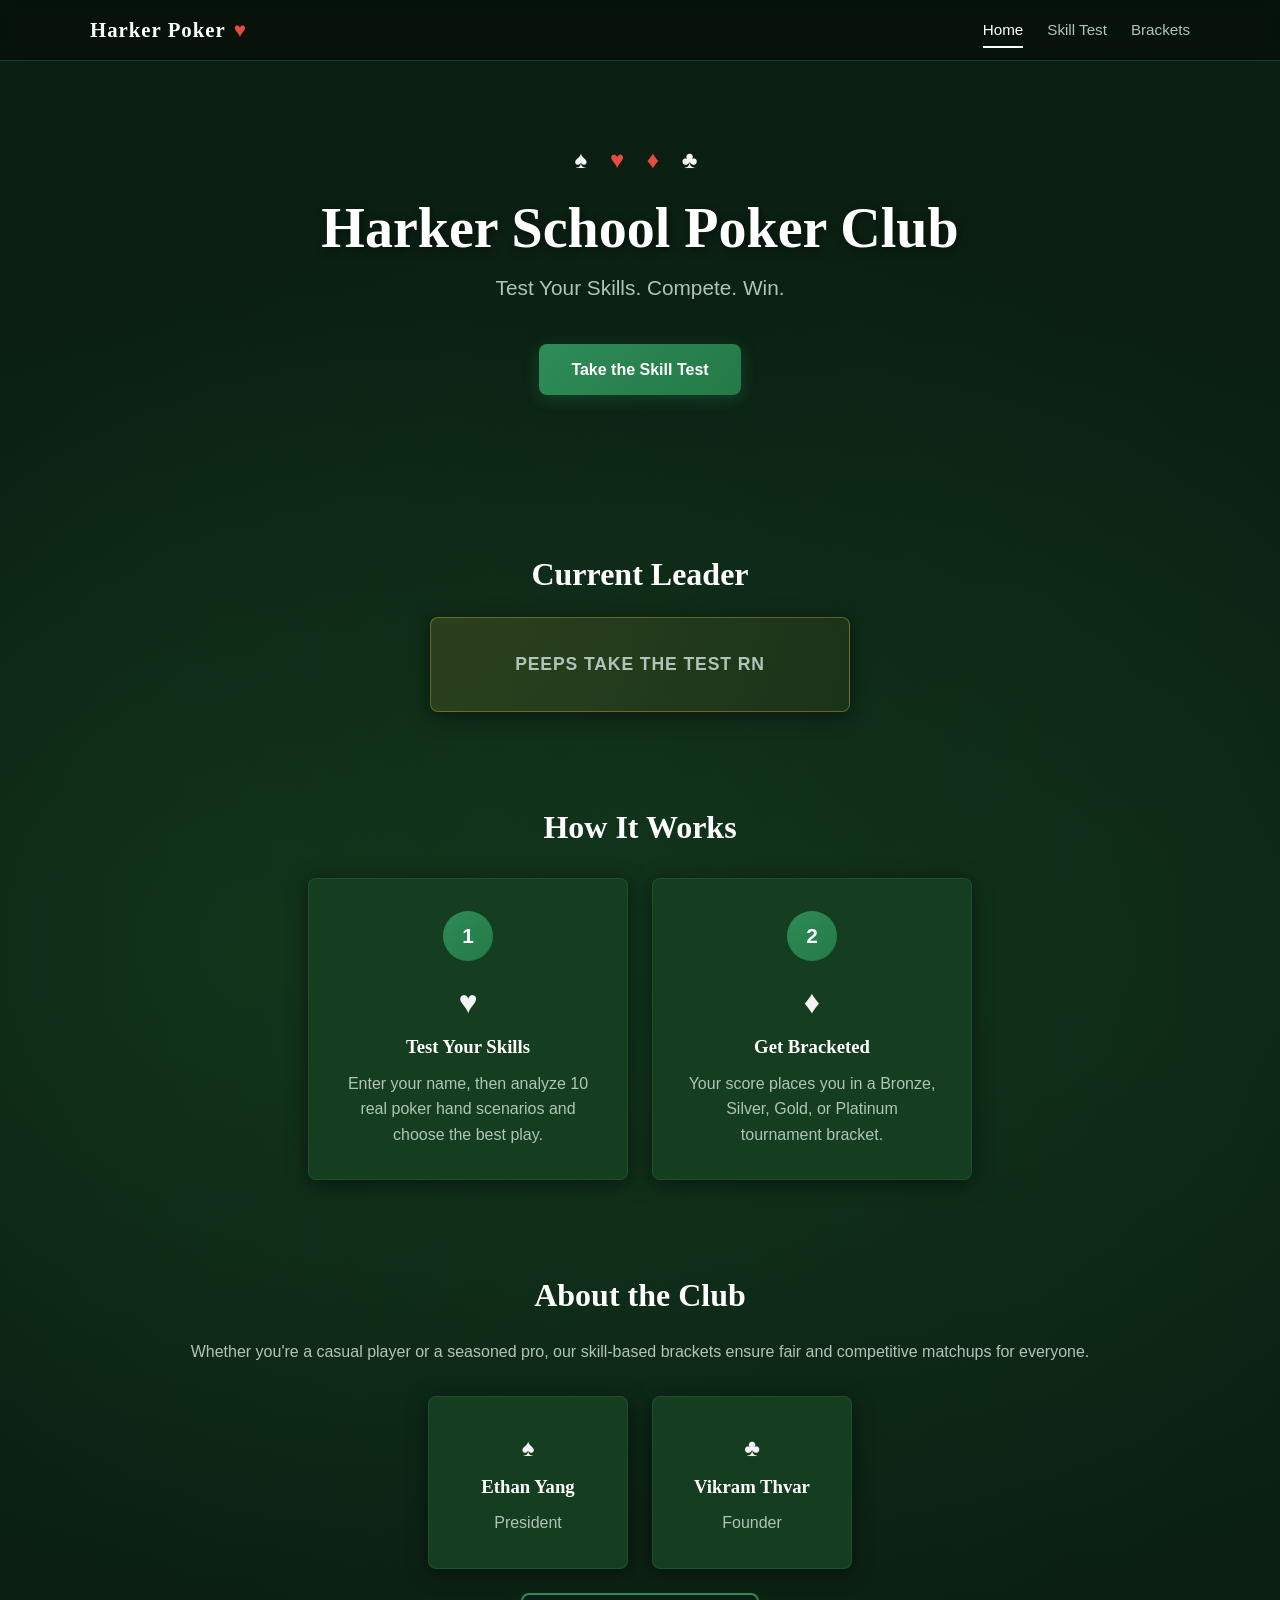
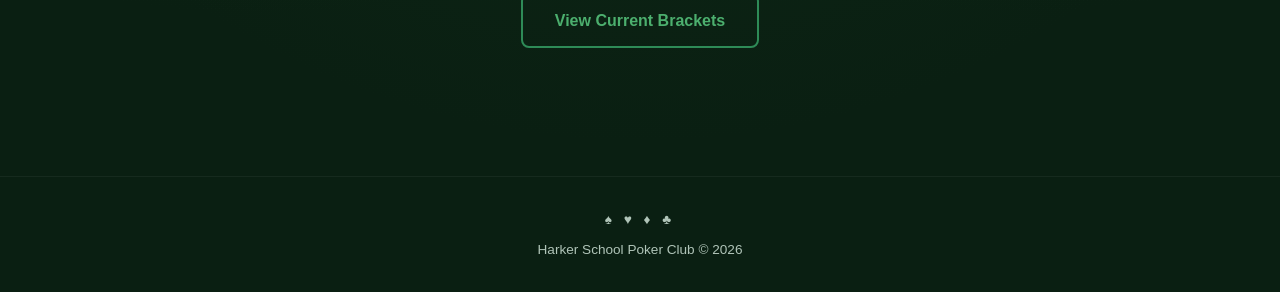
==== commit 7adaa8e6: "Add Current Leader section to homepage Shows the top-scoring player above How It Works, or a prompt " ====
--- a/index.html
+++ b/index.html
@@ -33,6 +33,13 @@
   </section>
 
   <div class="container">
+    <section class="top-player section">
+      <h2>Current Leader</h2>
+      <div id="topPlayerBox" class="card top-player-card">
+        <p class="top-player-empty">PEEPS TAKE THE TEST RN</p>
+      </div>
+    </section>
+
     <section class="how-it-works">
       <h2>How It Works</h2>
       <div class="steps-grid">
@@ -79,5 +86,20 @@
 
   <script src="js/storage.js"></script>
   <script src="js/nav.js"></script>
+  <script>
+    (function () {
+      var box = document.getElementById('topPlayerBox');
+      if (!box) return;
+      var players = PokerStorage.getPlayers();
+      if (!players.length) return;
+      var top = players.slice().sort(function (a, b) { return b.score - a.score; })[0];
+      if (!top || typeof top.score !== 'number') return;
+      box.innerHTML =
+        '<div class="top-player-crown">&#9819;</div>' +
+        '<h3 class="top-player-name">' + top.name + '</h3>' +
+        '<p class="top-player-score">' + top.score + ' points</p>' +
+        (top.bracket ? '<p class="top-player-bracket">' + top.bracket + ' Bracket</p>' : '');
+    })();
+  </script>
 </body>
 </html>
--- a/css/styles.css
+++ b/css/styles.css
@@ -240,6 +240,58 @@
   color: var(--text-secondary);
 }
 
+/* ===== Top Player ===== */
+.top-player {
+  padding: 3rem 0 1rem;
+  text-align: center;
+}
+
+.top-player h2 {
+  font-size: 2rem;
+  margin-bottom: 1.5rem;
+}
+
+.top-player-card {
+  max-width: 420px;
+  margin: 0 auto;
+  text-align: center;
+  padding: 2rem 1.5rem;
+  background: linear-gradient(135deg, rgba(212, 175, 55, 0.15), rgba(212, 175, 55, 0.05));
+  border: 1px solid rgba(212, 175, 55, 0.4);
+}
+
+.top-player-crown {
+  font-size: 2.5rem;
+  color: #d4af37;
+  margin-bottom: 0.5rem;
+}
+
+.top-player-name {
+  font-size: 1.5rem;
+  margin-bottom: 0.5rem;
+}
+
+.top-player-score {
+  font-size: 1.1rem;
+  color: #d4af37;
+  font-weight: 600;
+  margin-bottom: 0.25rem;
+}
+
+.top-player-bracket {
+  color: var(--text-secondary);
+  font-size: 0.9rem;
+}
+
+.top-player-empty {
+  font-size: 1.1rem;
+  font-weight: 700;
+  letter-spacing: 0.05em;
+  color: var(--text-secondary);
+  text-transform: uppercase;
+  margin: 0;
+}
+
 /* ===== How It Works Grid ===== */
 .how-it-works {
   padding: 3rem 0;
@@ -253,8 +305,9 @@
 
 .steps-grid {
   display: grid;
-  grid-template-columns: repeat(3, 1fr);
+  grid-template-columns: repeat(2, minmax(0, 320px));
   gap: 1.5rem;
+  justify-content: center;
 }
 
 .step-card {
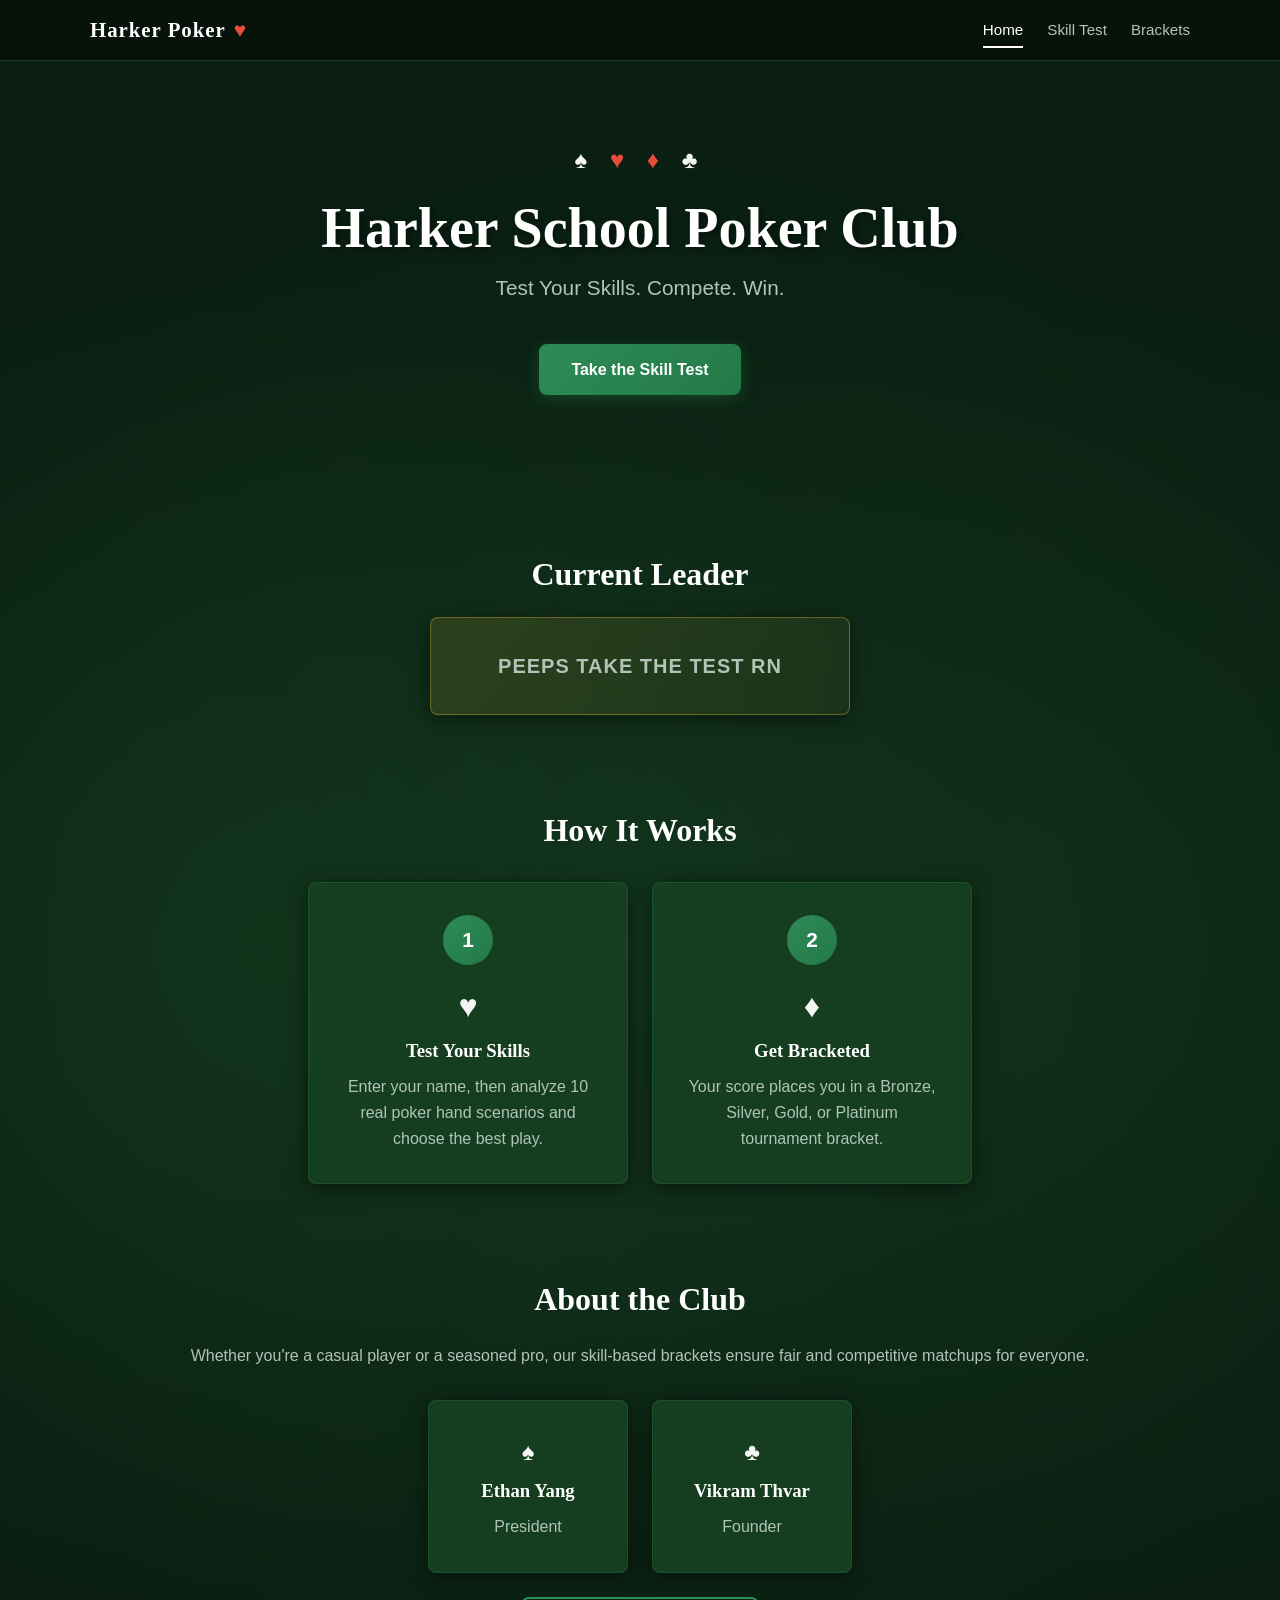
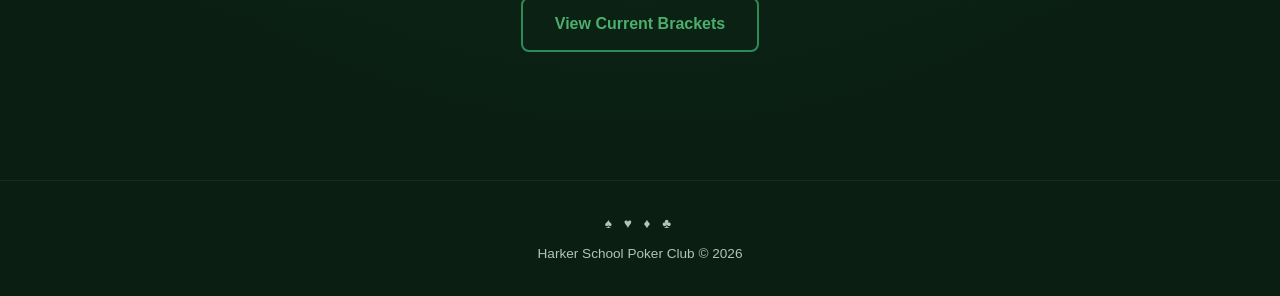
==== commit 222cdbea: "Make PEEPS TAKE THE TEST RN bolder Co-Authored-By: Claude Opus 4.6 <noreply@anthropic.com>" ====
--- a/index.html
+++ b/index.html
@@ -36,7 +36,7 @@
     <section class="top-player section">
       <h2>Current Leader</h2>
       <div id="topPlayerBox" class="card top-player-card">
-        <p class="top-player-empty">PEEPS TAKE THE TEST RN</p>
+        <p class="top-player-empty"><strong>PEEPS TAKE THE TEST RN</strong></p>
       </div>
     </section>
 
--- a/css/styles.css
+++ b/css/styles.css
@@ -284,10 +284,10 @@
 }
 
 .top-player-empty {
-  font-size: 1.1rem;
-  font-weight: 700;
+  font-size: 1.25rem;
+  font-weight: 900;
   letter-spacing: 0.05em;
-  color: var(--text-secondary);
+  color: var(--text-primary);
   text-transform: uppercase;
   margin: 0;
 }
